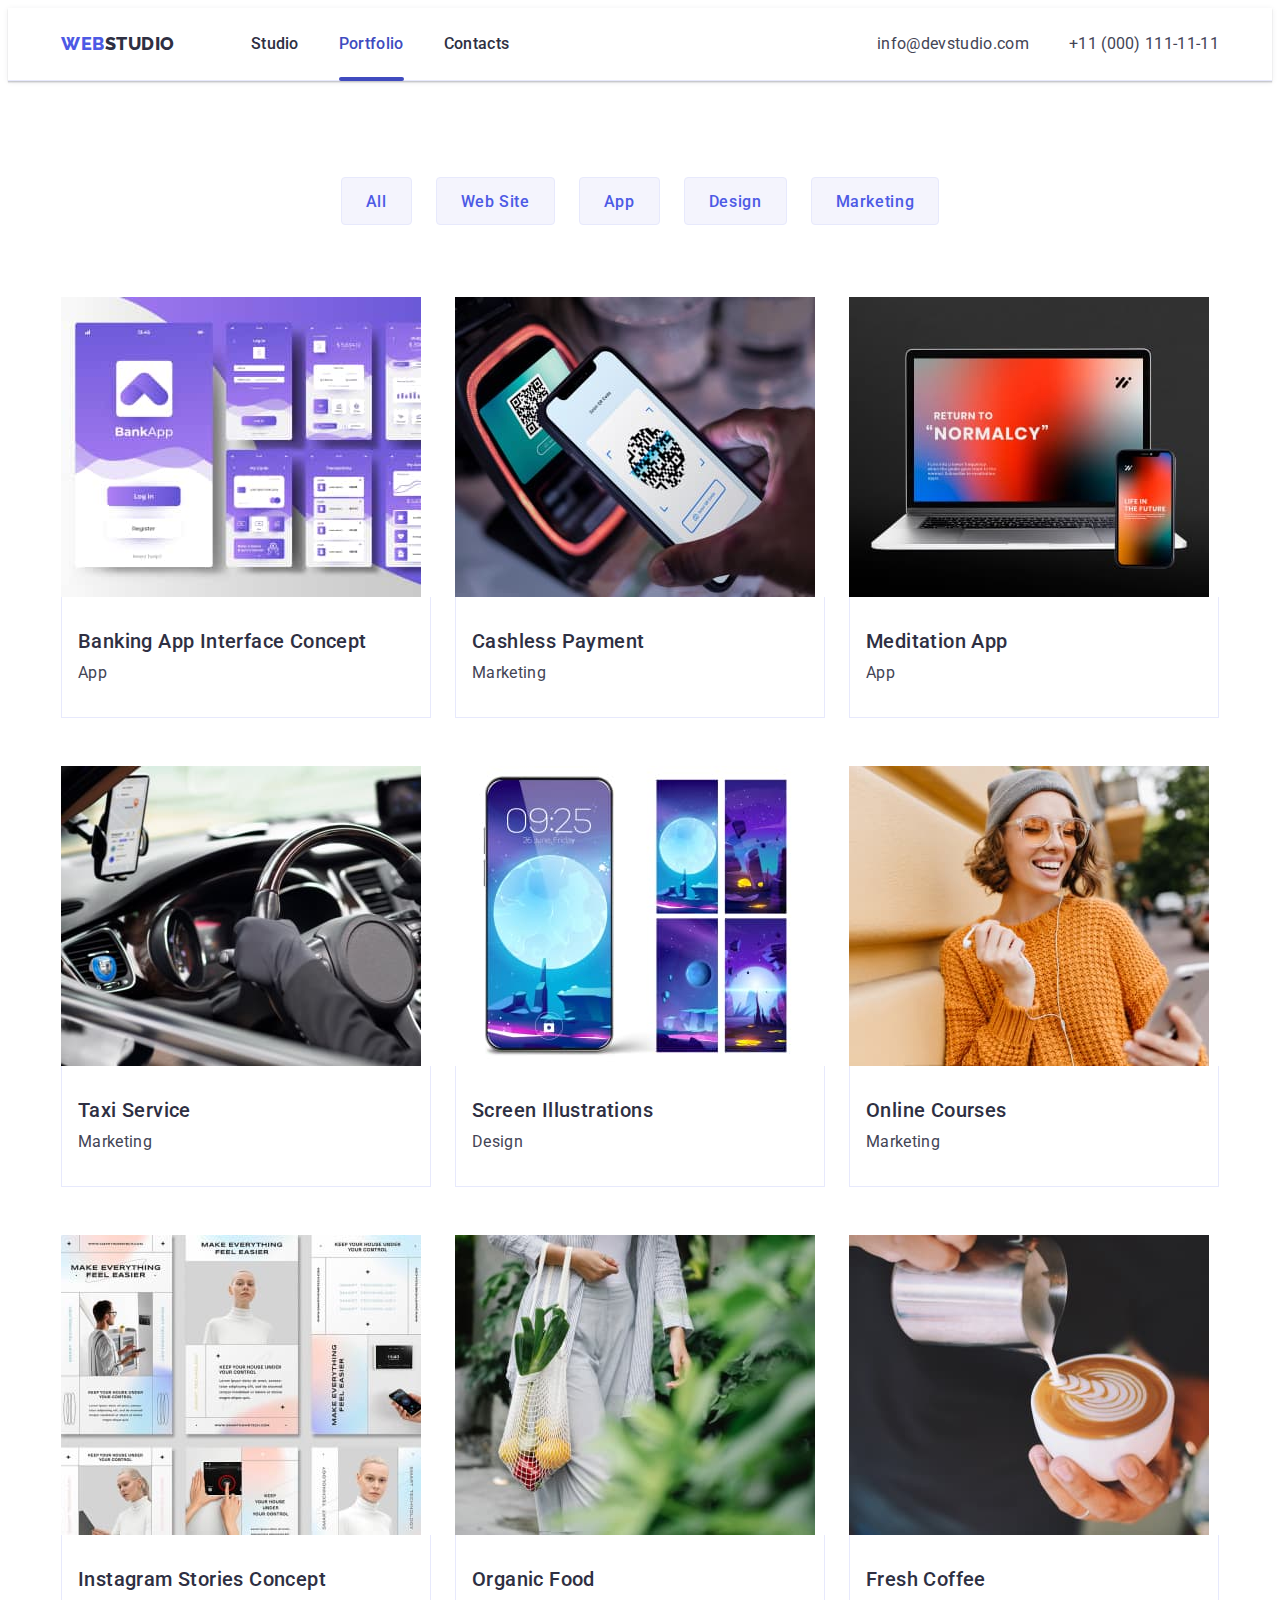
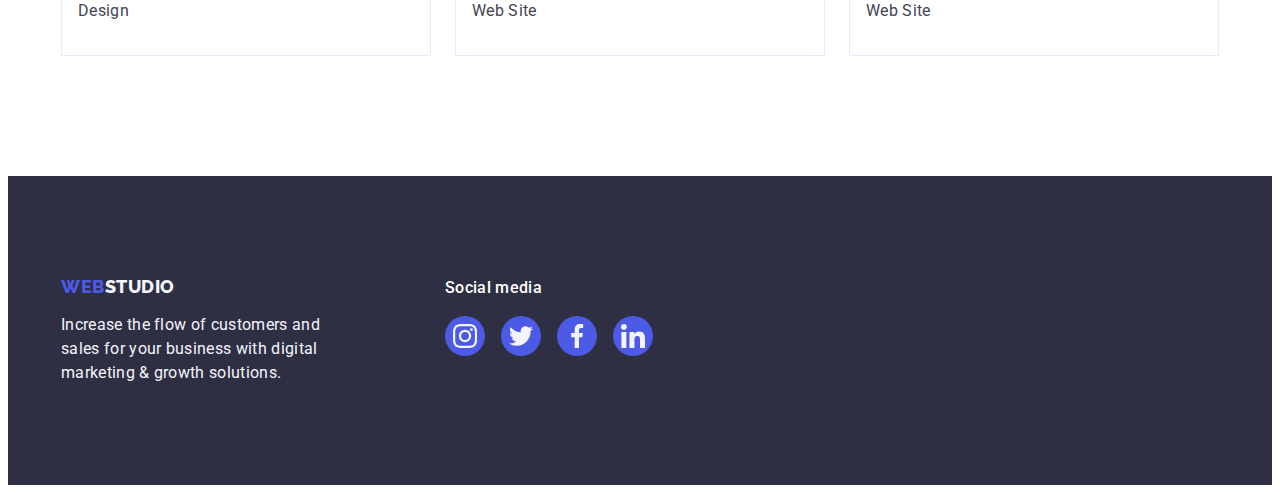
==== portfolio.html @ c50667ea "Initial commit" ====
<!DOCTYPE html>
<html lang="en">

<head>
    <meta charset="UTF-8">
    <meta http-equiv="X-UA-Compatible" content="IE=edge">
    <meta name="viewport" content="width=device-width, initial-scale=1.0">
    <link rel="preconnect" href="https://fonts.googleapis.com">
    <link rel="preconnect" href="https://fonts.gstatic.com" crossorigin>
    <link
        href="https://fonts.googleapis.com/css2?family=Raleway:wght@800&family=Roboto:wght@400;500;700;900&display=swap"
        rel="stylesheet">
    <link rel="stylesheet" href="https://cdnjs.cloudflare.com/ajax/libs/modern-normalize/2.0.0/modern-normalize.min.css"
        integrity="sha512-4xo8blKMVCiXpTaLzQSLSw3KFOVPWhm/TRtuPVc4WG6kUgjH6J03IBuG7JZPkcWMxJ5huwaBpOpnwYElP/m6wg=="
        crossorigin="anonymous" referrerpolicy="no-referrer" />
    <link rel="stylesheet" href="./css/styles.css">
    <title>Portfolio</title>
</head>

<body>
    <header class="header">
        <div class="container">
            <nav class="header-navigation">
                <a class="header-link link" href="./index.html">Web<span class="header-logo">Studio</span></a>
                <ul class="header-navigation-list list">
                    <li class="header-navigation-list-item"><a href="./index.html"
                            class="header-list-item link">Studio</a></li>
                    <li class="header-navigation-list-item "><a href="./portfolio.html"
                            class="header-list-item current-page current-page-color link">Portfolio</a></li>
                    <li class="header-navigation-list-item"><a href="" class="header-list-item link">Contacts</a></li>
                </ul>
            </nav>
            <address class="header-address">
                <ul class="header-address-list list">
                    <li class="header-address-list-item"><a class="header-address-item link"
                            href="mailto:info@devstudio.com">info@devstudio.com</a></li>
                    <li class="header-address-list-item"><a class="header-address-item link"
                            href="tel:+110001111111">+11 (000) 111-11-11</a></li>
                </ul>
            </address>
        </div>
    </header>

    <main>
        <section class="portfolio">
            <div class="container">
                <h1 class="visually-hidden-title">Portfolio</h1>
                <ul class="filters list">
                    <li class="list-button"><button type="button" class="filters-button">All</button></li>
                    <li class="list-button"><button type="button" class="filters-button">Web Site</button></li>
                    <li class="list-button"><button type="button" class="filters-button">App</button></li>
                    <li class="list-button"><button type="button" class="filters-button">Design</button></li>
                    <li class="list-button"><button type="button" class="filters-button">Marketing</button></li>
                </ul>
                <ul class="project-card-list list">
                    <li class="project-card-item">
                        <a href="" class="project-card-link link">
                            <div class="project-card-cover">
                                <img src="./images/project_card_1.jpg" alt="project card 1" width="360">
                                <p class="cover-text">14 Stylish and User-Friendly App Design Concepts · Task Manager
                                    App · Calorie Tracker App · Exotic Fruit Ecommerce App ·
                                    Cloud Storage App</p>
                            </div>
                            <div class="card-style">
                                <h2 class="project-card-title">Banking App Interface Concept</h2>
                                <p class="project-card-text">App</p>
                            </div>
                        </a>
                    </li>
                    <li class="project-card-item">
                        <a href="" class="project-card-link link">
                            <div class="project-card-cover">
                                <img src="./images/project_card_2.jpg" alt="project card 2" width="360">
                                <p class="cover-text">14 Stylish and User-Friendly App Design Concepts · Task Manager
                                    App · Calorie Tracker App · Exotic Fruit Ecommerce App ·
                                    Cloud Storage App</p>
                            </div>
                            <div class="card-style">
                                <h2 class="project-card-title">Cashless Payment</h2>
                                <p class="project-card-text">Marketing</p>
                            </div>
                        </a>
                    </li>
                    <li class="project-card-item">
                        <a href="" class="project-card-link link">
                            <div class="project-card-cover">
                                <img src="./images/project_card_3.jpg" alt="project card 3" width="360">
                                <p class="cover-text">14 Stylish and User-Friendly App Design Concepts · Task Manager
                                    App · Calorie Tracker App · Exotic Fruit Ecommerce App ·
                                    Cloud Storage App</p>
                            </div>
                            <div class="card-style">
                                <h2 class="project-card-title">Meditation App</h2>
                                <p class="project-card-text">App</p>
                            </div>
                        </a>
                    </li>
                    <li class="project-card-item">
                        <a href="" class="project-card-link link">
                            <div class="project-card-cover">
                                <img src="./images/project_card_4.jpg" alt="project card 4" width="360">
                                <p class="cover-text">14 Stylish and User-Friendly App Design Concepts · Task Manager
                                    App · Calorie Tracker App · Exotic Fruit Ecommerce App ·
                                    Cloud Storage App</p>
                            </div>
                            <div class="card-style">
                                <h2 class="project-card-title">Taxi Service</h2>
                                <p class="project-card-text">Marketing</p>
                            </div>
                        </a>
                    </li>
                    <li class="project-card-item">
                        <a href="" class="project-card-link link">
                            <div class="project-card-cover">
                                <img src="./images/project_card_5.jpg" alt="project card 5" width="360">
                                <p class="cover-text">14 Stylish and User-Friendly App Design Concepts · Task Manager
                                    App · Calorie Tracker App · Exotic Fruit Ecommerce App ·
                                    Cloud Storage App</p>
                            </div>
                            <div class="card-style">
                                <h2 class="project-card-title">Screen Illustrations</h2>
                                <p class="project-card-text">Design</p>
                            </div>
                        </a>
                    </li>
                    <li class="project-card-item">
                        <a href="" class="project-card-link link">
                            <div class="project-card-cover">
                                <img src="./images/project_card_6.jpg" alt="project card 6" width="360">
                                <p class="cover-text">14 Stylish and User-Friendly App Design Concepts · Task Manager
                                    App · Calorie Tracker App · Exotic Fruit Ecommerce App ·
                                    Cloud Storage App</p>
                            </div>
                            <div class="card-style">
                                <h2 class="project-card-title">Online Courses</h2>
                                <p class="project-card-text">Marketing</p>
                            </div>
                        </a>
                    </li>
                    <li class="project-card-item">
                        <a href="" class="project-card-link link">
                            <div class="project-card-cover">
                                <img src="./images/project_card_7.jpg" alt="project card 7" width="360">
                                <p class="cover-text">14 Stylish and User-Friendly App Design Concepts · Task Manager
                                    App · Calorie Tracker App · Exotic Fruit Ecommerce App ·
                                    Cloud Storage App</p>
                            </div>
                            <div class="card-style">
                                <h2 class="project-card-title">Instagram Stories Concept</h2>
                                <p class="project-card-text">Design</p>
                            </div>
                        </a>
                    </li>
                    <li class="project-card-item">
                        <a href="" class="project-card-link link">
                            <div class="project-card-cover">
                                <img src="./images/project_card_8.jpg" alt="project card 8" width="360">
                                <p class="cover-text">14 Stylish and User-Friendly App Design Concepts · Task Manager
                                    App · Calorie Tracker App · Exotic Fruit Ecommerce App ·
                                    Cloud Storage App</p>
                            </div>
                            <div class="card-style">
                                <h2 class="project-card-title">Organic Food</h2>
                                <p class="project-card-text">Web Site</p>
                            </div>
                        </a>
                    </li>
                    <li class="project-card-item">
                        <a href="" class="project-card-link link">
                            <div class="project-card-cover">
                                <img src="./images/project_card_9.jpg" alt="project card 9" width="360">
                                <p class="cover-text">14 Stylish and User-Friendly App Design Concepts · Task Manager
                                    App · Calorie Tracker App · Exotic Fruit Ecommerce App ·
                                    Cloud Storage App</p>
                            </div>
                            <div class="card-style">
                                <h2 class="project-card-title">Fresh Coffee</h2>
                                <p class="project-card-text">Web Site</p>
                            </div>
                        </a>
                    </li>
                </ul>
            </div>
        </section>
    </main>

    <footer class="footer">
        <div class="footer-conteiner container">
            <div class="footer-info-conteiner">
                <a class="footer-link link" href="./index.html">Web<span class="footer-logo">Studio</span></a>
                <p class="footer-text">Increase the flow of customers and sales for your business with digital marketing
                    &
                    growth solutions.</p>
            </div>
            <div class="footer-soc-conteiner">
                <p class="footer-soc-text">Social media</p>
                <ul class="footer-socials-list list">
                    <li class="footer-socials-item"><a href="" class="footer-socials-link link" target="_blank"
                            rel="noopener noreferrer"><svg class="footer-icons" width="24" height="24">
                                <use href="./images/icons.svg#icon-instagram"></use>
                            </svg> </a>
                    </li>
                    <li class="footer-socials-item"><a href="" class="footer-socials-link link" target="_blank"
                            rel="noopener noopener"><svg class="footer-icons" width="24" height="24">
                                <use href="./images/icons.svg#icon-twitter"></use>
                            </svg></a></li>
                    <li class="footer-socials-item"><a href="" class="footer-socials-link link" target="_blank"
                            rel="noopener noopener">
                            <svg class="footer-icons" width="24" height="24">
                                <use href="./images/icons.svg#icon-facebook"></use>
                            </svg></a>
                    </li>
                    <li class="footer-socials-item"><a href="" class="footer-socials-link link" target="_blank"
                            rel="noopener noopener">
                            <svg class="footer-icons" width="24" height="24">
                                <use href="./images/icons.svg#icon-linkedin"></use>
                            </svg></a>
                    </li>
                </ul>
            </div>
        </div>
    </footer>
</body>

</html>
---- css/styles.css ----
body {
  font-family: 'Roboto', sans-serif;
  color: var(--text);
  background-color: var(--white-background);
}

.visually-hidden-title {
  position: absolute;
  width: 1px;
  height: 1px;
  margin: -1px;
  border: 0;
  padding: 0;

  white-space: nowrap;
  clip-path: inset(100%);
  clip: rect(0 0 0 0);
  overflow: hidden;
}

:root {
  --primary-brand: #4d5ae5; /*--------------------------------IRIS*/
  --pressed-state: #404bbf; /*-------------------------------OCEAN*/
  --dark: #2e2f42; /*------------------------------------NAVY-BLUE*/
  --success: #31d0aa; /*-------------------------------------GREEN*/
  --text: #434455; /*----------------------------------------SLATE*/
  --subtle-text: #8e8f99; /*---------------------------LIGHT-SLATE*/
  --accent: #e7e9fc; /*---------------------------------CORNFLOWER*/
  --light: #f4f4fd; /*---------------------------------------CLOUD*/
  --modal-overlay: rgba(46, 47, 66, 0.4); /*-------NAVY-BLUE modal*/
  --hero-background: rgba(46, 47, 66, 0.7); /*----------------GREY*/
  --white-background: #ffffff; /*----------------------------WHITE*/
  --modal-background: #fcfcfc; /*----------------------------DAIRY*/
  --dur: 250ms; /*------------------------------transition-duraction*/
  --func: cubic-bezier(0.4, 0, 0.2, 1); /*transition-timing-function*/
}
p,
h1,
h2,
h3 {
  margin: 0;
}
ul {
  margin: 0;
  padding: 0;
}
img {
  display: block;
  max-width: 100%;
}

.list {
  list-style: none;
}

.link {
  text-decoration: none;
}

.container {
  max-width: 1158px;
  padding-left: 15px;
  padding-right: 15px;
  margin: 0 auto;
}

/*----------------HEADER----------------*/
.header {
  border-bottom: 1px solid var(--accent);
  box-shadow: 0px 2px 1px rgba(46, 47, 66, 0.08),
    0px 1px 1px rgba(46, 47, 66, 0.16), 0px 1px 6px rgba(46, 47, 66, 0.08);
}
.header .container {
  display: flex;
  align-items: center;
  justify-content: flex-end;
}
.header-navigation {
  display: flex;
  align-items: center;
}
.header-link {
  display: block;
  margin-right: 76px;
  padding: 24px 0px;
  font-family: 'Raleway', sans-serif;
  font-weight: 800;
  font-size: 18px;
  line-height: 1.17;
  letter-spacing: 0.03em;
  text-transform: uppercase;
  color: var(--primary-brand);
}
.header-logo {
  color: var(--dark);
}
.header-navigation-list {
  display: flex;
}
.header-navigation-list-item {
  margin-right: 40px;
}
.header-navigation-list-item:last-child {
  margin-right: 0;
}
.current-page {
  position: relative;
}
.current-page::after {
  content: '';
  position: absolute;
  left: 0;
  bottom: -1px;
  width: 100%;
  height: 4px;
  background-color: var(--pressed-state);
  border-radius: 2px;
}

.header-list-item {
  display: block;
  padding: 24px 0px;

  font-weight: 500;
  font-size: 16px;
  line-height: 1.5;
  letter-spacing: 0.02em;
  color: var(--dark);

  transition-property: color;
  transition-duration: var(--dur);
  transition-timing-function: var(--func);
}
.current-page-color {
  color: var(--pressed-state);
}
.header-list-item:hover,
.header-list-item:focus {
  color: var(--pressed-state);
}

.header-address {
  font-style: normal;
  margin-left: auto;
}
.header-address-list {
  display: flex;
}
.header-address-list-item {
  margin-right: 40px;
}
.header-address-list-item:last-child {
  margin-right: 0;
}
.header-address-item {
  display: block;
  padding: 24px 0px;
  font-size: 16px;
  line-height: 1.5;
  letter-spacing: 0.02em;
  color: var(--text);

  transition-property: color;
  transition-duration: var(--dur);
  transition-timing-function: var(--func);
}
.header-address-item:hover,
.header-address-item:focus {
  color: var(--pressed-state);
}
/*-------------------------MAIN-----------------------*/
/*----------------HERO----------------*/
.hero {
  background-color: var(--dark);
  max-width: 1440px;
  padding-top: 188px;
  padding-bottom: 188px;
  margin: 0 auto;
  background-image: linear-gradient(
      var(--hero-background),
      var(--hero-background)
    ),
    url(../images/people_office.jpg);
  background-repeat: no-repeat;
  background-position: center;
  background-size: cover;
}

.hero-title {
  max-width: 496px;
  margin-bottom: 48px;
  margin-left: auto;
  margin-right: auto;
  text-align: center;

  font-weight: 700;
  font-size: 56px;
  line-height: 1.07;
  letter-spacing: 0.02em;
  color: var(--white-background);
}

.hero-button {
  display: block;
  min-width: 169px;
  height: 56px;
  border: none;
  margin: 0 auto;
  border-radius: 4px;
  font-family: 'Roboto', sans-serif;
  font-style: normal;
  font-weight: 500;
  font-size: 16px;
  line-height: 1.5;
  letter-spacing: 0.04em;
  color: var(--white-background);
  background-color: var(--primary-brand);
  box-shadow: 0px 4px 4px rgba(0, 0, 0, 0.15);
  cursor: pointer;

  transition-property: background-color;
  transition-duration: var(--dur);
  transition-timing-function: var(--func);
}

.hero-button:hover,
.hero-button:focus {
  background-color: var(--pressed-state);
}
/*----------------Why-are-we-section----------------*/

.why-are-we {
  padding-top: 120px;
  padding-bottom: 120px;
}
.why-are-we-list {
  display: flex;
  gap: 24px;
}
.why-are-we-list-item {
  flex-basis: calc((100% - 72px) / 4);
}
/* .why-are-we-list > li {
  flex-basis: calc((100% - 72px) / 4);
} */

.why-are-we-icons-box {
  display: flex;
  justify-content: center;
  align-items: center;
  margin-bottom: 8px;
  width: 264px;
  height: 112px;
  background-color: var(--light);
  border-radius: 4px;
  /* padding: 24px 100px; */
}
/* .why-are-we-icons {
  width: 64px;
  height: 64px;
} */
.why-are-we-list-title {
  margin-bottom: 8px;
  font-weight: 500;
  font-size: 20px;
  line-height: 1.2;
  letter-spacing: 0.02em;
  color: var(--dark);
}
.why-are-we-text {
  font-size: 16px;
  line-height: 1.5;
  letter-spacing: 0.02em;
}
/*----------------PROJECTS----------------*/
.projects {
  padding-bottom: 120px;
}
.projects-title {
  margin-bottom: 72px;
  margin-left: auto;
  margin-right: auto;
  font-weight: 700;
  font-size: 36px;
  line-height: 1.11;
  text-align: center;
  letter-spacing: 0.02em;
  text-transform: capitalize;
  color: var(--dark);
}
.projects-list {
  display: flex;
  justify-content: center;
  gap: 24px;
}
.projects-item {
  flex-basis: calc((100% - 48px) / 3);
}
/*----------------TEAM----------------*/
.team {
  background-color: var(--light);
  padding-top: 120px;
  padding-bottom: 120px;
}
.team-title {
  margin-bottom: 72px;
  margin-left: auto;
  margin-right: auto;
  font-weight: 700;
  font-size: 36px;
  line-height: 1.11;
  letter-spacing: 0.02em;
  text-transform: capitalize;
  text-align: center;
  color: var(--dark);
}
.team-list {
  display: flex;
  justify-content: center;
  gap: 24px;
  text-align: center;
}

.team-list-item {
  border-radius: 0px 0px 4px 4px;
  background-color: var(--white-background);
  box-shadow: 0px 1px 6px rgba(46, 47, 66, 0.08),
    0px 1px 1px rgba(46, 47, 66, 0.16), 0px 2px 1px rgba(46, 47, 66, 0.08);
}
.team-list-block {
  padding: 32px 16px;
}
/* .team-list-item > div {
  padding: 32px 16px;
} */

.team-list-title {
  margin-bottom: 8px;
  font-weight: 500;
  font-size: 20px;
  line-height: 1.2;
  letter-spacing: 0.02em;
  text-transform: capitalize;
  color: var(--dark);
}
.team-text {
  font-size: 16px;
  line-height: 1.5;
  letter-spacing: 0.02em;
  margin-bottom: 8px;
}
/*--------------------------------------------------Питання про justify-content----------------------*/
.team-socials-list {
  display: flex;
  justify-content: center;
  gap: 24px;
}
.team-socials-item {
  width: 40px;
  height: 40px;
}
.team-socials-link {
  width: 100%;
  height: 100%;
  background-color: var(--primary-brand);
  border-radius: 50%;
  display: flex;
  justify-content: center;
  align-items: center;

  transition-property: background-color;
  transition-duration: var(--dur);
  transition-timing-function: var(--func);
}
.team-socials-link:hover,
.team-socials-link:focus {
  background-color: var(--pressed-state);
}
.team-icons {
  /*-----------------------------Питання про колір-------------------*/
  fill: var(--light);
}

/*----------------CUSTOMERS----------------*/
.customers {
  padding-top: 120px;
  padding-bottom: 120px;
}
/* .container {
} */
.customers-title {
  margin-bottom: 72px;
  font-size: 36px;
  line-height: 1.11;
  text-align: center;
  letter-spacing: 0.02em;
  text-transform: capitalize;
  color: var(--dark);
}
.customers-list {
  display: flex;
  gap: 24px;
}
.customers-list-item {
  width: calc((100% - 120px) / 6);
  height: 88px;
}
.customers-link {
  width: 100%;
  height: 100%;
  display: flex;
  align-items: center;
  justify-content: center;
  border-radius: 4px;
  border: 1px solid var(--subtle-text);
  color: var(--subtle-text);

  transition-property: color, border-color;
  transition-duration: var(--dur);
  transition-timing-function: var(--func);
}
.customers-icon {
  fill: currentColor;
}
.customers-link:hover,
.customers-link:focus {
  border-color: var(--pressed-state);
  color: var(--pressed-state);
}
/* .customers-link:hover .customers-icon,
.customers-link:focus .customers-icon {
  color: var(--pressed-state);
} */
/*----------------PORTFOLIO----------------*/
.portfolio {
  padding-top: 96px;
  padding-bottom: 120px;
}
.filters {
  display: flex;
  justify-content: center;
  gap: 24px;
  margin-right: auto;
  margin-bottom: 72px;
  margin-left: auto;
}

.filters-button {
  display: block;
  min-width: 69px;
  height: 48px;
  padding: 12px 24px;
  font-family: 'Roboto', sans-serif;
  font-style: normal;
  font-weight: 500;
  font-size: 16px;
  line-height: 1.5;
  letter-spacing: 0.04em;
  color: var(--primary-brand);
  background-color: var(--light);
  border-radius: 4px;
  cursor: pointer;
  border: 1px solid var(--accent);

  transition-property: color, background-color, border-color, box-shadow;
  transition-duration: var(--dur);
  transition-timing-function: var(--func);
}
.filters-button:hover,
.filters-button:focus {
  color: var(--white-background);
  background-color: var(--pressed-state);
  border-color: transparent;
  box-shadow: 0px 3px 1px rgba(0, 0, 0, 0.1), 0px 2px 1px rgba(0, 0, 0, 0.08),
    0px 2px 2px rgba(0, 0, 0, 0.12);
}

.project-card-list {
  display: flex;
  flex-wrap: wrap;
  column-gap: 24px;
  row-gap: 48px;
}
.project-card-item {
  flex-basis: calc((100% - 48px) / 3);
}
.project-card-link {
  display: block;

  transition-property: box-shadow;
  transition-duration: var(--dur);
  transition-timing-function: var(--func);
}
.project-card-link:hover,
.project-card-link:focus {
  box-shadow: 0px 1px 6px rgba(46, 47, 66, 0.08),
    0px 1px 1px rgba(46, 47, 66, 0.16), 0px 2px 1px rgba(46, 47, 66, 0.08);
}
.project-card-link:hover .cover-text,
.project-card-link:focus .cover-text {
  transform: translateY(0%);
}

.project-card-cover {
  position: relative;
  overflow: hidden;
}
.cover-text {
  position: absolute;
  top: 0;
  height: 100%;
  padding: 40px 32px;
  font-size: 16px;
  line-height: 1.5;
  letter-spacing: 0.02em;
  color: var(--light);
  background-color: var(--primary-brand);
  overflow: auto;

  transform: translateY(100%);
  transition-property: transform;
  transition-duration: var(--dur);
  transition-timing-function: var(--func);
}

.card-style {
  padding: 32px 16px;

  border-left: 1px solid var(--accent);
  border-right: 1px solid var(--accent);
  border-bottom: 1px solid var(--accent);
  border-top: 0px;
}
.project-card-title {
  margin-bottom: 8px;
  font-weight: 500;
  font-size: 20px;
  line-height: 1.2;
  letter-spacing: 0.02em;
  color: var(--dark);
}

.project-card-text {
  font-size: 16px;
  line-height: 1.5;
  letter-spacing: 0.02em;
  color: var(--text);
}
/*----------------------------------FOOTER----------------*/

.footer {
  padding: 100px 0px;
  background-color: var(--dark);
}
.footer-conteiner {
  display: flex;
  align-items: baseline;
}
.footer-info-conteiner {
  margin-right: 120px;
}
.footer-link {
  display: inline-block;
  margin-bottom: 16px;
  width: 115px;
  font-family: 'Raleway', sans-serif;
  font-weight: 800;
  font-size: 18px;
  line-height: 1.17;
  letter-spacing: 0.03em;
  text-transform: uppercase;
  color: var(--primary-brand);
}
.footer-logo {
  color: var(--light);
}
.footer-text {
  max-width: 264px;
  font-size: 16px;
  line-height: 1.5;
  letter-spacing: 0.02em;
  color: var(--light);
}
/* .footer-soc-conteiner {
  margin-right: auto;
} */
.footer-soc-text {
  margin-bottom: 16px;
  font-weight: 500;
  font-size: 16px;
  line-height: 1.5;
  letter-spacing: 0.02em;
  color: var(--white-background);
}
.footer-socials-list {
  display: flex;
  gap: 16px;
}
.footer-socials-item {
  width: 40px;
  height: 40px;
}
.footer-socials-link {
  width: 100%;
  height: 100%;
  background-color: var(--primary-brand);
  border-radius: 50%;
  display: flex;
  justify-content: center;
  align-items: center;
  transition-property: background-color;
  transition-duration: var(--dur);
  transition-timing-function: var(--func);
}
.footer-socials-link:hover,
.footer-socials-link:focus {
  background-color: var(--success);
}
.footer-icons {
  fill: var(--light);
}
/*-------------------------------------MODAL-----------------*/
.modal-backdrop.is-hidden {
  opacity: 0;
  visibility: hidden;
  pointer-events: none;
}

.modal-backdrop {
  position: fixed;
  top: 0;
  left: 0;
  width: 100%;
  height: 100%;
  background-color: var(--modal-overlay);
  transition: opacity var(--dur) var(--func), visibility var(--dur) var(--func);
}
.modal-window {
  width: 408px;
  min-height: 584px;
  position: absolute;
  top: 50%;
  left: 50%;
  transform: translate(-50%, -50%);
  transition: transform var(--dur) var(--func);
  background-color: var(--modal-background);
  box-shadow: 0px 1px 1px rgba(0, 0, 0, 0.14), 0px 1px 3px rgba(0, 0, 0, 0.12),
    0px 2px 1px rgba(0, 0, 0, 0.2);
  border-radius: 4px;
}

.modal-button {
  position: absolute;
  top: 24px;
  right: 24px;
  display: flex;
  align-items: center;
  justify-content: center;
  width: 24px;
  height: 24px;
  padding: 0;
  border-radius: 50%;
  background-color: var(--accent);
  border: 1px solid rgba(0, 0, 0, 0.1);
  cursor: pointer;
  transition-property: background-color, border;
  transition-duration: var(--dur);
  transition-timing-function: var(--func);
}
.modal-button:hover,
.modal-button:focus {
  background-color: var(--pressed-state);
  border: none;
}
.modal-button:hover .close-modal-icon,
.modal-button:focus .close-modal-icon {
  fill: var(--white-background);
}
.close-modal-icon {
  fill: var(--dark);
  transition: fill var(--dur) var(--func);
}
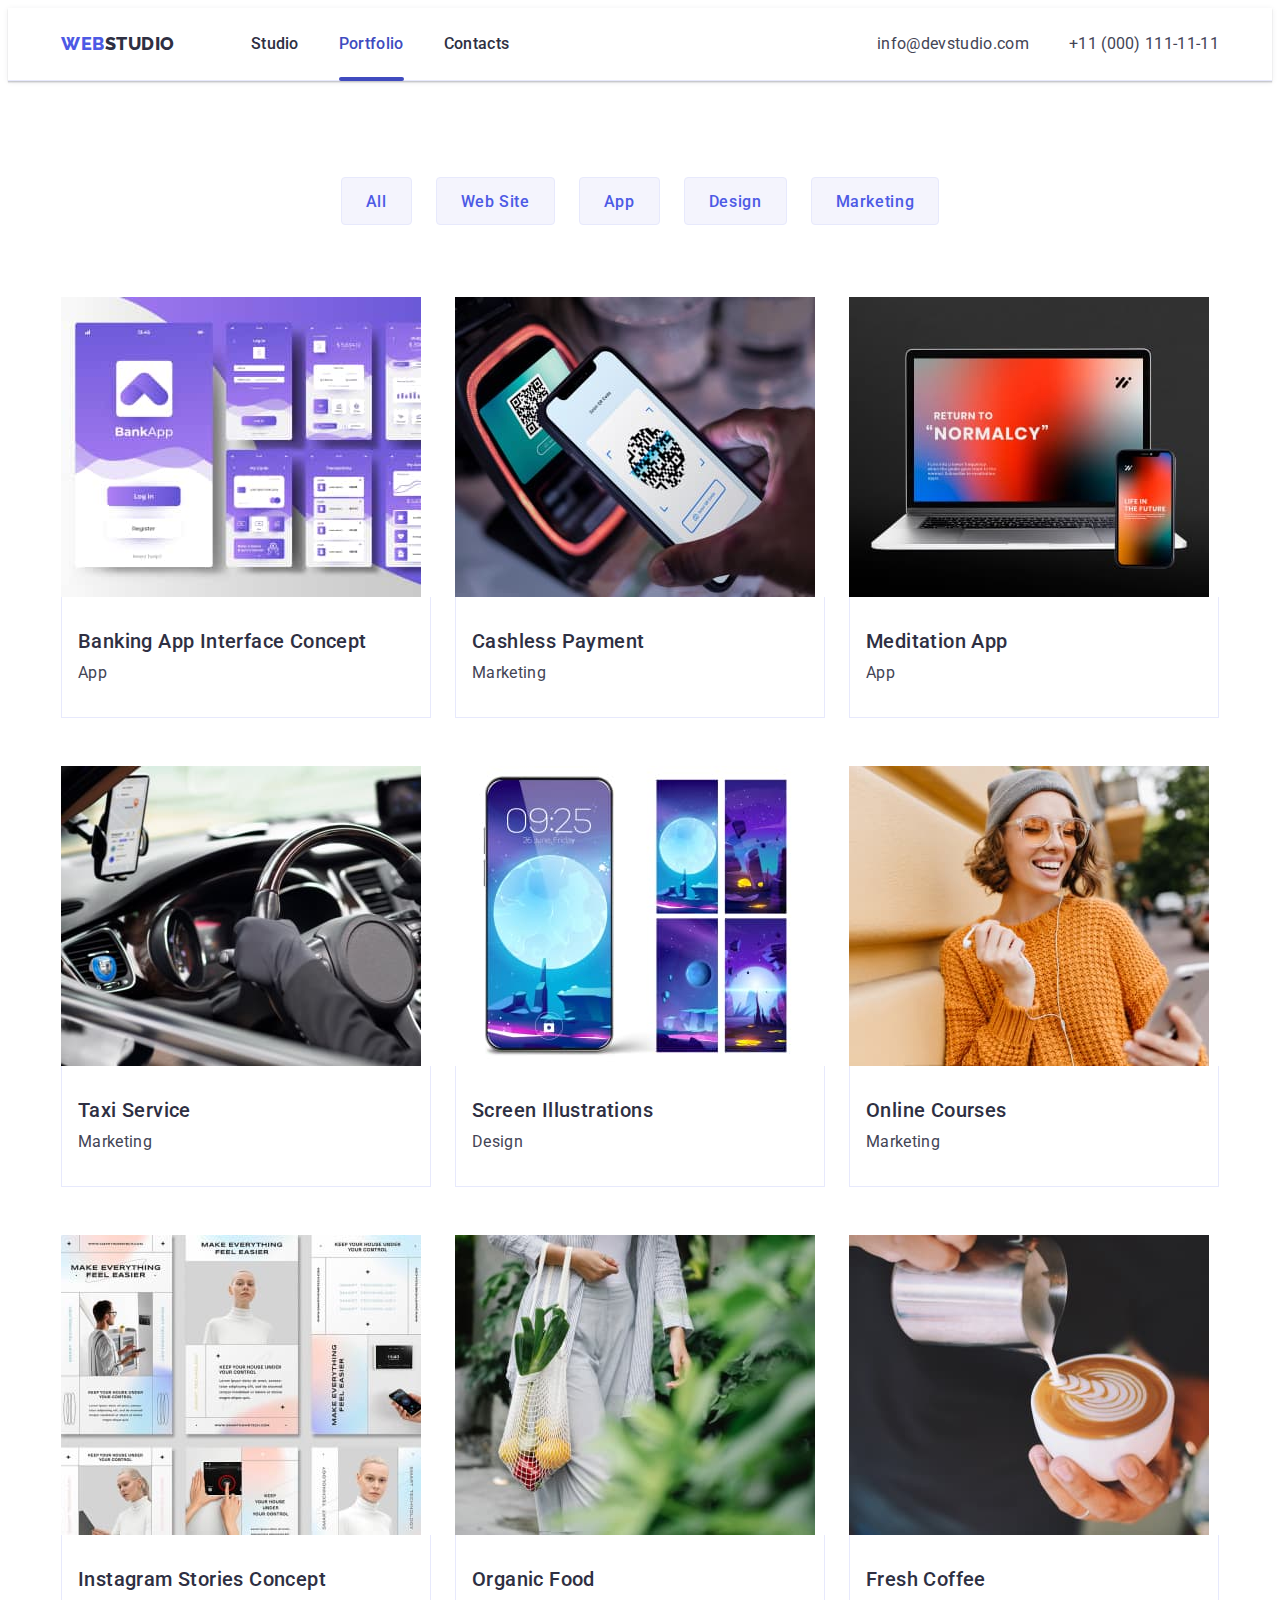
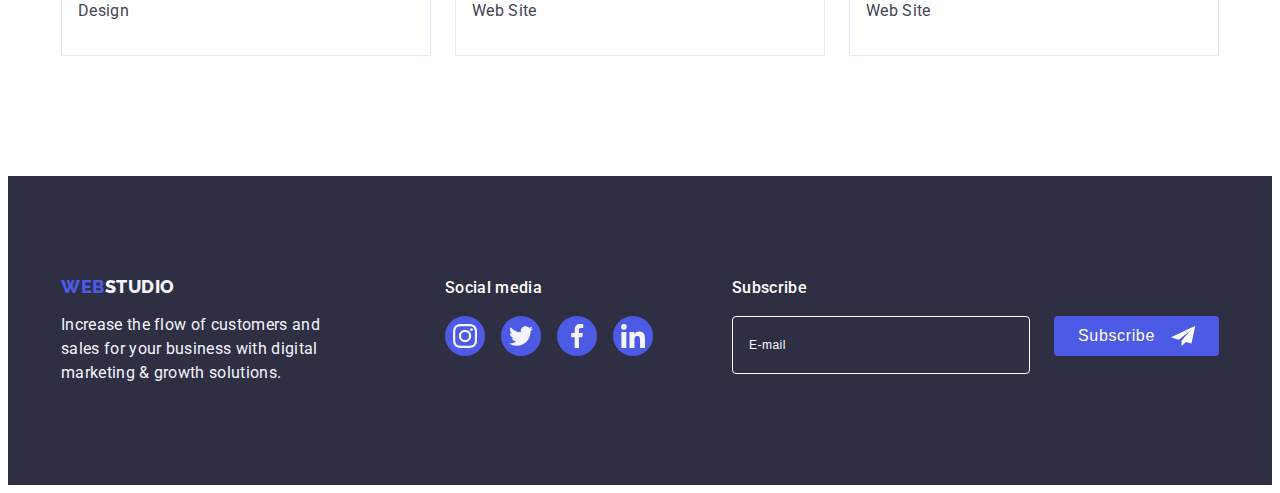
==== commit 484be406: "1" ====
--- a/portfolio.html
+++ b/portfolio.html
@@ -218,6 +218,19 @@
                     </li>
                 </ul>
             </div>
+            <div class="footer-form">
+                <p class="form-title">Subscribe</p>
+                <form name="subscribe-form" autocomplete="on" novalidate class="subscribe-form">
+                    <label>
+                        <input type="email" name="email" placeholder="E-mail" class="form-mail-field">
+                    </label>
+                    <button type="submit" class="subscribe-button">Subscribe <svg class="subscribe-icon" width="24"
+                            height="24">
+                            <use href="./images/icons.svg#icon-send"></use>
+                        </svg>
+                    </button>
+                </form>
+            </div>
         </div>
     </footer>
 </body>
--- a/css/styles.css
+++ b/css/styles.css
@@ -56,7 +56,6 @@
 .link {
   text-decoration: none;
 }
-
 .container {
   max-width: 1158px;
   padding-left: 15px;
@@ -207,8 +206,6 @@
   border: none;
   margin: 0 auto;
   border-radius: 4px;
-  font-family: 'Roboto', sans-serif;
-  font-style: normal;
   font-weight: 500;
   font-size: 16px;
   line-height: 1.5;
@@ -217,6 +214,7 @@
   background-color: var(--primary-brand);
   box-shadow: 0px 4px 4px rgba(0, 0, 0, 0.15);
   cursor: pointer;
+  outline: transparent;
 
   transition-property: background-color;
   transition-duration: var(--dur);
@@ -414,6 +412,7 @@
   border-radius: 4px;
   border: 1px solid var(--subtle-text);
   color: var(--subtle-text);
+  outline: transparent;
 
   transition-property: color, border-color;
   transition-duration: var(--dur);
@@ -581,9 +580,9 @@
   letter-spacing: 0.02em;
   color: var(--light);
 }
-/* .footer-soc-conteiner {
+.footer-soc-conteiner {
   margin-right: auto;
-} */
+}
 .footer-soc-text {
   margin-bottom: 16px;
   font-weight: 500;
@@ -608,6 +607,7 @@
   display: flex;
   justify-content: center;
   align-items: center;
+  outline: transparent;
   transition-property: background-color;
   transition-duration: var(--dur);
   transition-timing-function: var(--func);
@@ -618,6 +618,62 @@
 }
 .footer-icons {
   fill: var(--light);
+}
+
+.form-title {
+  margin-bottom: 16px;
+  font-weight: 500;
+  font-size: 16px;
+  line-height: 1.5;
+  letter-spacing: 0.02em;
+  color: var(--white-background);
+}
+.subscribe-form {
+  display: flex;
+  gap: 24px;
+}
+.form-mail-field {
+  background: transparent;
+  width: 264px;
+  height: 40px;
+  padding: 8px 16px;
+  border: 1px solid var(--white-background);
+  border-radius: 4px;
+  font-size: 12px;
+  line-height: 2;
+  letter-spacing: 0.04em;
+  color: var(--white-background);
+}
+.form-mail-field::placeholder {
+  color: var(--white-background);
+}
+.subscribe-button {
+  display: flex;
+  justify-content: center;
+  align-items: center;
+  gap: 16px;
+  min-width: 165px;
+  height: 40px;
+  font-weight: 500;
+  font-size: 16px;
+  line-height: 1.5;
+  letter-spacing: 0.04em;
+  color: var(--white-background);
+  background-color: var(--primary-brand);
+  border: none;
+  border-radius: 4px;
+  cursor: pointer;
+  outline: transparent;
+  transition-property: background-color;
+  transition-duration: var(--dur);
+  transition-timing-function: var(--func);
+}
+.subscribe-button:hover,
+.subscribe-button:focus {
+  background-color: var(--success);
+}
+.subscribe-icon {
+  fill: var(--white-background);
 }
 /*-------------------------------------MODAL-----------------*/
 .modal-backdrop.is-hidden {
@@ -638,6 +694,7 @@
 .modal-window {
   width: 408px;
   min-height: 584px;
+  padding: 72px 24px 24px 24px;
   position: absolute;
   top: 50%;
   left: 50%;
@@ -649,7 +706,7 @@
   border-radius: 4px;
 }
 
-.modal-button {
+.close-modal-button {
   position: absolute;
   top: 24px;
   right: 24px;
@@ -663,20 +720,167 @@
   background-color: var(--accent);
   border: 1px solid rgba(0, 0, 0, 0.1);
   cursor: pointer;
+  outline: transparent;
   transition-property: background-color, border;
   transition-duration: var(--dur);
   transition-timing-function: var(--func);
 }
-.modal-button:hover,
-.modal-button:focus {
+.close-modal-button:hover,
+.close-modal-button:focus {
   background-color: var(--pressed-state);
   border: none;
 }
-.modal-button:hover .close-modal-icon,
-.modal-button:focus .close-modal-icon {
+.close-modal-button:hover .close-modal-icon,
+.close-modal-button:focus .close-modal-icon {
   fill: var(--white-background);
 }
 .close-modal-icon {
   fill: var(--dark);
   transition: fill var(--dur) var(--func);
 }
+.modal-form {
+  width: 360px;
+  display: flex;
+  flex-direction: column;
+  margin: 0 auto;
+}
+.modal-form-wrap {
+  margin-bottom: 8px;
+}
+.modal-form-mark {
+  display: block;
+  margin-bottom: 4px;
+  font-weight: 400;
+  font-size: 12px;
+  line-height: 1.17;
+  letter-spacing: 0.04em;
+  color: var(--subtle-text);
+}
+.modal-form-position {
+  position: relative;
+}
+.modal-form-field {
+  width: 360px;
+  height: 40px;
+  padding: 11px 16px 11px 38px;
+  outline: transparent;
+  border: 1px solid var(--modal-overlay);
+  border-radius: 4px;
+  transition: border-color var(--dur) var(--func);
+}
+.modal-form-field:focus {
+  border-color: var(--primary-brand);
+}
+.modal-form-icon {
+  width: 18px;
+  height: 24px;
+  position: absolute;
+  left: 16px;
+  top: 50%;
+  transform: translatey(-50%);
+  fill: var(--dark);
+  background-color: transparent;
+  transition: fill var(--dur) var(--func);
+}
+.modal-form-field:focus + .modal-form-icon {
+  fill: var(--primary-brand);
+}
+.modal-form-title {
+  text-align: center;
+  margin-bottom: 16px;
+  font-weight: 500;
+  font-size: 16px;
+  line-height: 1.5;
+  letter-spacing: 0.02em;
+  color: var(--dark);
+}
+.modal-form-comment-wrap {
+  margin-bottom: 16px;
+}
+.modal-form-comment-field {
+  width: 360px;
+  height: 120px;
+  resize: none;
+  border: 1px solid var(--modal-overlay);
+  border-radius: 4px;
+  padding: 8px 16px;
+  outline: transparent;
+  /* background-color: transparent; */
+  transition-property: border-color;
+  transition-duration: var(--dur);
+  transition-timing-function: var(--func);
+}
+.modal-form-comment-field:focus {
+  border-color: var(--primary-brand);
+}
+.modal-form-comment-field::placeholder {
+  font-size: 12px;
+  line-height: 1.17;
+  letter-spacing: 0.04em;
+  color: var(--modal-overlay);
+}
+.modal-agreement-wrap {
+  margin-bottom: 24px;
+}
+
+.agreement-text {
+  font-size: 12px;
+  line-height: 1.7;
+  letter-spacing: 0.04em;
+  color: var(--subtle-text);
+}
+.agreement-icon-wrap {
+  display: inline-flex;
+  justify-content: center;
+  align-items: center;
+  margin-right: 8px;
+  width: 16px;
+  height: 16px;
+  border: 1px solid var(--modal-overlay);
+  border-radius: 2px;
+  background-color: var(--white-background);
+  transition: border var(--dur) var(--func),
+    background-color var(--dur) var(--func);
+}
+.agreement-check:checked + .agreement-text > .agreement-icon-wrap {
+  border: none;
+  background-color: var(--pressed-state);
+}
+.agreement-icon {
+  fill: transparent;
+}
+.agreement-check:checked ~ .agreement-text .agreement-icon {
+  fill: var(--white-background);
+}
+
+.agreement-link {
+  font-size: 12px;
+  line-height: 1.33;
+  letter-spacing: 0.04em;
+  color: var(--primary-brand);
+}
+.send-modal-button {
+  display: block;
+  margin: 0 auto;
+  min-width: 169px;
+  height: 56px;
+  border: none;
+  border-radius: 4px;
+  background-color: var(--primary-brand);
+  font-weight: 500;
+  font-size: 16px;
+  line-height: 1.5;
+  letter-spacing: 0.04em;
+  box-shadow: 0px 4px 4px rgba(0, 0, 0, 0.15);
+  color: var(--white-background);
+  cursor: pointer;
+  outline: transparent;
+
+  transition-property: background-color;
+  transition-duration: var(--dur);
+  transition-timing-function: var(--func);
+}
+.send-modal-button:hover,
+.send-modal-button:focus {
+  background-color: var(--pressed-state);
+}
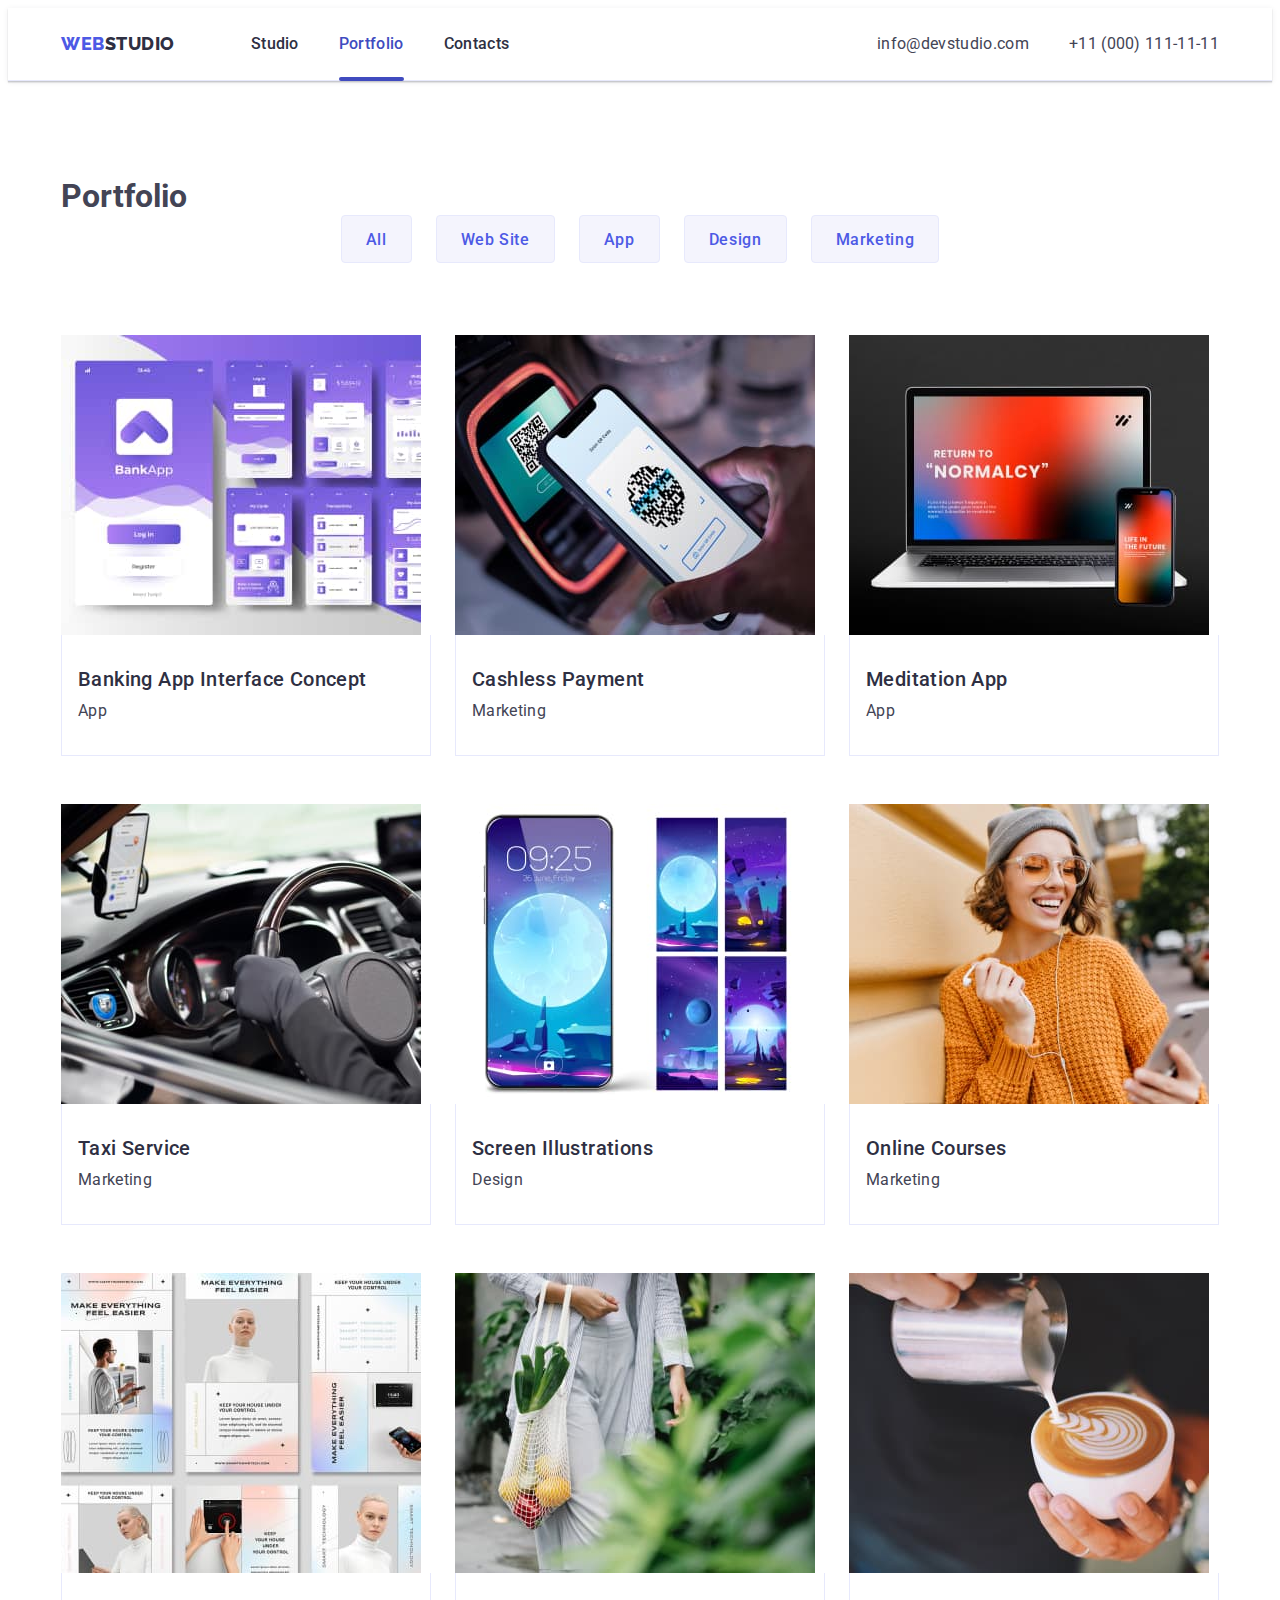
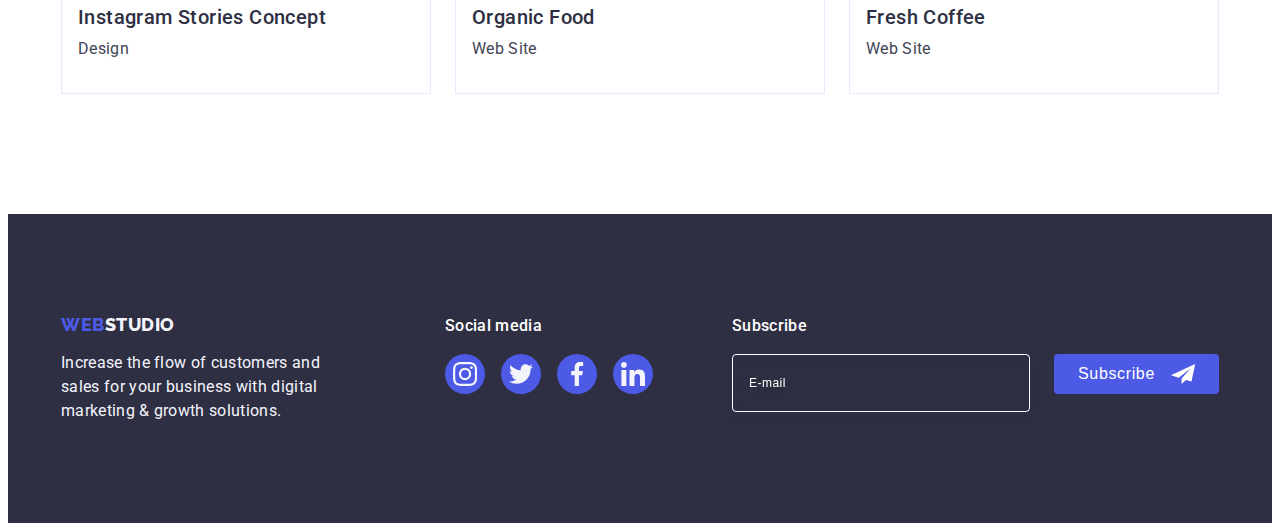
==== commit e8ea361e: "2" ====
--- a/portfolio.html
+++ b/portfolio.html
@@ -221,7 +221,7 @@
             <div class="footer-form">
                 <p class="form-title">Subscribe</p>
                 <form name="subscribe-form" autocomplete="on" novalidate class="subscribe-form">
-                    <label>
+                    <label class="form-mail">
                         <input type="email" name="email" placeholder="E-mail" class="form-mail-field">
                     </label>
                     <button type="submit" class="subscribe-button">Subscribe <svg class="subscribe-icon" width="24"
--- a/css/styles.css
+++ b/css/styles.css
@@ -4,7 +4,7 @@
   background-color: var(--white-background);
 }
 
-.visually-hidden-title {
+.visually-hidden {
   position: absolute;
   width: 1px;
   height: 1px;
@@ -640,8 +640,9 @@
   border: 1px solid var(--white-background);
   border-radius: 4px;
   font-size: 12px;
-  line-height: 2;
-  letter-spacing: 0.04em;
+  line-height: 1.5;
+  letter-spacing: 0.04em;
+  filter: drop-shadow(0px 4px 4px rgba(0, 0, 0, 0.15));
   color: var(--white-background);
 }
 .form-mail-field::placeholder {
@@ -651,7 +652,6 @@
   display: flex;
   justify-content: center;
   align-items: center;
-  gap: 16px;
   min-width: 165px;
   height: 40px;
   font-weight: 500;
@@ -673,6 +673,7 @@
   background-color: var(--success);
 }
 .subscribe-icon {
+  margin-left: 16px;
   fill: var(--white-background);
 }
 /*-------------------------------------MODAL-----------------*/
@@ -754,6 +755,7 @@
   font-size: 12px;
   line-height: 1.17;
   letter-spacing: 0.04em;
+  background-color: transparent;
   color: var(--subtle-text);
 }
 .modal-form-position {
@@ -772,8 +774,6 @@
   border-color: var(--primary-brand);
 }
 .modal-form-icon {
-  width: 18px;
-  height: 24px;
   position: absolute;
   left: 16px;
   top: 50%;
@@ -805,7 +805,11 @@
   border-radius: 4px;
   padding: 8px 16px;
   outline: transparent;
-  /* background-color: transparent; */
+  font-size: 12px;
+  line-height: 1.17;
+  letter-spacing: 0.04em;
+  color: var(--modal-overlay);
+  background-color: transparent;
   transition-property: border-color;
   transition-duration: var(--dur);
   transition-timing-function: var(--func);
@@ -819,17 +823,17 @@
   letter-spacing: 0.04em;
   color: var(--modal-overlay);
 }
-.modal-agreement-wrap {
+.modal-privacy-wrap {
   margin-bottom: 24px;
 }
 
-.agreement-text {
+.privacy-text {
   font-size: 12px;
-  line-height: 1.7;
+  line-height: 1.17;
   letter-spacing: 0.04em;
   color: var(--subtle-text);
 }
-.agreement-icon-wrap {
+.privacy-icon-wrap {
   display: inline-flex;
   justify-content: center;
   align-items: center;
@@ -839,21 +843,17 @@
   border: 1px solid var(--modal-overlay);
   border-radius: 2px;
   background-color: var(--white-background);
-  transition: border var(--dur) var(--func),
-    background-color var(--dur) var(--func);
-}
-.agreement-check:checked + .agreement-text > .agreement-icon-wrap {
+  fill: transparent;
+  transition: background-color var(--dur) var(--func),
+    border var(--dur) var(--func) fill var(--dur) var(--func);
+}
+.privacy-check:checked + .privacy-text > .privacy-icon-wrap {
   border: none;
   background-color: var(--pressed-state);
-}
-.agreement-icon {
-  fill: transparent;
-}
-.agreement-check:checked ~ .agreement-text .agreement-icon {
-  fill: var(--white-background);
-}
-
-.agreement-link {
+  fill: var(--light);
+}
+
+.privacy-link {
   font-size: 12px;
   line-height: 1.33;
   letter-spacing: 0.04em;
